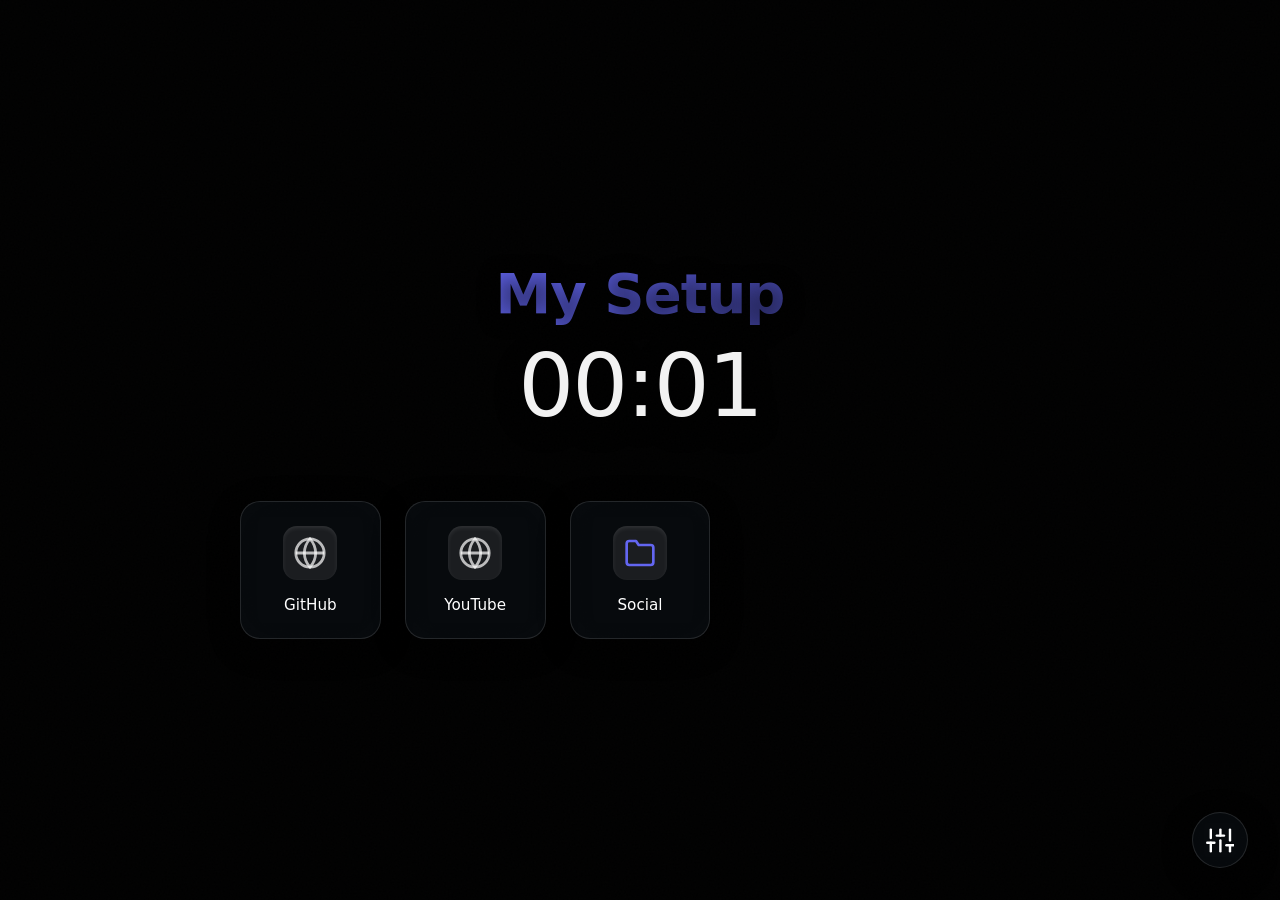
==== app.html @ 3410426b "readme" ====
<!doctype html>
<html lang="en" dir="ltr">
  <head>
    <meta charset="UTF-8" />
    <meta name="viewport" content="width=device-width, initial-scale=1.0" />
    <title>New Tab</title>

    <link rel="stylesheet" href="styles.css" />
    <script src="src/color-thief.js"></script>
  </head>
  <body>
    <svg style="display: none;" xmlns="http://www.w3.org/2000/svg">
      <symbol id="icon-search" viewBox="0 0 24 24"><circle cx="11" cy="11" r="8"></circle><line x1="21" y1="21" x2="16.65" y2="16.65"></line></symbol>
      <symbol id="icon-chevron-left" viewBox="0 0 24 24"><polyline points="15 18 9 12 15 6"></polyline></symbol>
      <symbol id="icon-sliders" viewBox="0 0 24 24"><line x1="4" y1="21" x2="4" y2="14"></line><line x1="4" y1="10" x2="4" y2="3"></line><line x1="12" y1="21" x2="12" y2="12"></line><line x1="12" y1="8" x2="12" y2="3"></line><line x1="20" y1="21" x2="20" y2="16"></line><line x1="20" y1="12" x2="20" y2="3"></line><line x1="1" y1="14" x2="7" y2="14"></line><line x1="9" y1="8" x2="15" y2="8"></line><line x1="17" y1="16" x2="23" y2="16"></line></symbol>
      <symbol id="icon-settings" viewBox="0 0 24 24"><circle cx="12" cy="12" r="3"></circle><path d="M19.4 15a1.65 1.65 0 0 0 .33 1.82l.06.06a2 2 0 0 1 0 2.83 2 2 0 0 1-2.83 0l-.06-.06a1.65 1.65 0 0 0-1.82-.33 1.65 1.65 0 0 0-1 1.51V21a2 2 0 0 1-2 2 2 2 0 0 1-2-2v-.09A1.65 1.65 0 0 0 9 19.4a1.65 1.65 0 0 0-1.82.33l-.06.06a2 2 0 0 1-2.83 0 2 2 0 0 1 0-2.83l.06-.06a1.65 1.65 0 0 0 .33-1.82 1.65 1.65 0 0 0-1.51-1H3a2 2 0 0 1-2-2 2 2 0 0 1 2-2h.09A1.65 1.65 0 0 0 4.6 9a1.65 1.65 0 0 0-.33-1.82l-.06-.06a2 2 0 0 1 0-2.83 2 2 0 0 1 2.83 0l.06.06a1.65 1.65 0 0 0 1.82.33H9a1.65 1.65 0 0 0 1-1.51V3a2 2 0 0 1 2-2 2 2 0 0 1 2 2v.09a1.65 1.65 0 0 0 1 1.51 1.65 1.65 0 0 0 1.82-.33l.06-.06a2 2 0 0 1 2.83 0 2 2 0 0 1 0 2.83l-.06.06a1.65 1.65 0 0 0-.33 1.82V9a1.65 1.65 0 0 0 1.51 1H21a2 2 0 0 1 2 2 2 2 0 0 1-2 2h-.09a1.65 1.65 0 0 0-1.51 1z"></path></symbol>
      <symbol id="icon-palette" viewBox="0 0 24 24"><circle cx="13.5" cy="6.5" r=".5"></circle><circle cx="17.5" cy="10.5" r=".5"></circle><circle cx="8.5" cy="7.5" r=".5"></circle><circle cx="6.5" cy="12.5" r=".5"></circle><path d="M12 2C6.5 2 2 6.5 2 12s4.5 10 10 10c.9 0 1.5-.6 1.5-1.5 0-.4-.1-.7-.3-1-.2-.3-.3-.6-.3-.9 0-.8.7-1.5 1.5-1.5H16c3.3 0 6-2.7 6-6 0-5-4.5-9-10-9z"></path></symbol>
      <symbol id="icon-bookmark" viewBox="0 0 24 24"><path d="M19 21l-7-5-7 5V5a2 2 0 0 1 2-2h10a2 2 0 0 1 2 2z"></path></symbol>
      <symbol id="icon-x" viewBox="0 0 24 24"><line x1="18" y1="6" x2="6" y2="18"></line><line x1="6" y1="6" x2="18" y2="18"></line></symbol>
      <symbol id="icon-shuffle" viewBox="0 0 24 24"><polyline points="16 3 21 3 21 8"></polyline><line x1="4" y1="20" x2="21" y2="3"></line><polyline points="21 16 21 21 16 21"></polyline><line x1="15" y1="15" x2="21" y2="21"></line><line x1="4" y1="4" x2="9" y2="9"></line></symbol>
      <symbol id="icon-link" viewBox="0 0 24 24"><path d="M10 13a5 5 0 0 0 7.54.54l3-3a5 5 0 0 0-7.07-7.07l-1.72 1.71"></path><path d="M14 11a5 5 0 0 0-7.54-.54l-3 3a5 5 0 0 0 7.07 7.07l1.71-1.71"></path></symbol>
      <symbol id="icon-upload" viewBox="0 0 24 24"><path d="M21 15v4a2 2 0 0 1-2 2H5a2 2 0 0 1-2-2v-4"></path><polyline points="17 8 12 3 7 8"></polyline><line x1="12" y1="3" x2="12" y2="15"></line></symbol>
      <symbol id="icon-trash" viewBox="0 0 24 24"><polyline points="3 6 5 6 21 6"></polyline><path d="M19 6v14a2 2 0 0 1-2 2H7a2 2 0 0 1-2-2V6m3 0V4a2 2 0 0 1 2-2h4a2 2 0 0 1 2 2v2"></path></symbol>
      <symbol id="icon-folder" viewBox="0 0 24 24"><path d="M22 19a2 2 0 0 1-2 2H4a2 2 0 0 1-2-2V5a2 2 0 0 1 2-2h5l2 3h9a2 2 0 0 1 2 2z"></path></symbol>
      <symbol id="icon-globe" viewBox="0 0 24 24"><circle cx="12" cy="12" r="10"></circle><line x1="2" y1="12" x2="22" y2="12"></line><path d="M12 2a15.3 15.3 0 0 1 4 10 15.3 15.3 0 0 1-4 10 15.3 15.3 0 0 1-4-10 15.3 15.3 0 0 1 4-10z"></path></symbol>
    </svg>
    <img id="background-img" src="" alt="Background" />
    <div class="overlay"></div>


    <main class="container">
      <header class="header" id="mainHeader">
        <h1 class="greeting gradient-text" id="customTitleDisplay">My Setup</h1>
        
        <div class="rofi-search" id="searchOverlay">
          <svg class="icon rofi-icon"><use href="#icon-search"></use></svg>
          <input type="text" id="searchInput" class="rofi-input" autocomplete="off" spellcheck="false" placeholder="search..." size="15" autofocus />
        </div>

        <div class="clock" id="clock">00:00</div>
      </header>

      <section class="links-section">
        <div class="breadcrumb" id="breadcrumb" style="display: none">
          <button id="backBtn" class="back-btn">
            <svg class="icon"><use href="#icon-chevron-left"></use></svg> <span id="backText">Back</span>
          </button>
          <span class="current-folder-name" id="currentFolderName"></span>
        </div>
        <div class="links-grid" id="linksGrid"></div>
      </section>
    </main>

    <button class="fab" id="openDashboardBtn" title="Settings">
      <svg class="icon"><use href="#icon-sliders"></use></svg>
    </button>

    <div class="modal-overlay" id="dashboardModal">
      <div class="dashboard-window">
        <aside class="dashboard-sidebar">
          <div class="sidebar-header">
            <h2 id="dashTitle">Settings</h2>
          </div>
          <nav class="sidebar-nav">
            <button class="nav-btn active" data-tab="tab-general">
              <svg class="icon"><use href="#icon-settings"></use></svg> <span id="navGeneral">General</span>
            </button>
            <button class="nav-btn" data-tab="tab-appearance">
              <svg class="icon"><use href="#icon-palette"></use></svg>
              <span id="navAppearance">Appearance</span>
            </button>
            <button class="nav-btn" data-tab="tab-bookmarks">
              <svg class="icon"><use href="#icon-bookmark"></use></svg>
              <span id="navBookmarks">Bookmarks</span>
            </button>
          </nav>
        </aside>

        <div class="dashboard-main">
          <header class="main-header">
            <h3 id="currentTabTitle">General</h3>
            <button class="close-btn" id="closeDashboardBtn">
              <svg class="icon"><use href="#icon-x"></use></svg>
            </button>
          </header>

          <div class="dashboard-content">
            <div class="tab-pane active" id="tab-general">
              <div class="form-group">
                <label for="customTitleInput" id="lblCustomTitle">Main Title</label>
                <input
                  type="text"
                  id="customTitleInput"
                  placeholder="e.g. Focus, My Setup"
                />
                <button class="btn primary-btn mt-2" id="saveTitleBtn">
                  Save Title
                </button>
              </div>
              <hr class="divider" />
              <div class="form-group">
                <label for="langSelect" id="lblLanguage">Language</label>
                <select id="langSelect" class="styled-select">
                  <option value="en">English</option>
                  <option value="es">Español</option>
                  <option value="fa">فارسی</option>
                </select>
              </div>
            </div>

            <div class="tab-pane" id="tab-appearance">
              <h4 id="lblBackground">Background</h4>
              
              <div class="form-group">
                <label for="fontSelect" id="lblFont">Font Family</label>
                <select id="fontSelect" class="styled-select">
                  <option value="system-ui, -apple-system, sans-serif">System UI (Default)</option>
                  <option value="Arial, Helvetica, sans-serif">Arial / Helvetica</option>
                  <option value="'Segoe UI', sans-serif">Segoe UI</option>
                  <option value="'Trebuchet MS', sans-serif">Trebuchet MS</option>
                  <option value="monospace">Monospace</option>
                </select>
              </div>

              <div class="wallpaper-options">
                <button class="wall-opt-btn" id="btnWallRandom">
                  <svg class="icon"><use href="#icon-shuffle"></use></svg> Random
                </button>
                <button class="wall-opt-btn" id="btnWallUrlToggle">
                  <svg class="icon"><use href="#icon-link"></use></svg> URL
                </button>
                <label class="wall-opt-btn">
                  <svg class="icon"><use href="#icon-upload"></use></svg> Upload
                  <input
                    type="file"
                    id="wallpaperUpload"
                    accept="image/*"
                    style="display: none"
                  />
                </label>
              </div>

              <div
                class="form-group mt-2"
                id="urlInputContainer"
                style="display: none"
              >
                <input
                  type="url"
                  id="wallpaperUrlInput"
                  placeholder="https://example.com/image.jpg"
                />
                <button class="btn primary-btn mt-2" id="saveWallUrlBtn">
                  Apply URL
                </button>
              </div>

              <div class="blur-control">
                <h4 id="lblBlur">Blur Intensity</h4>
                <div class="blur-slider-container">
                  <input
                    type="range"
                    id="blurSlider"
                    class="blur-slider"
                    min="0"
                    max="30"
                    value="8"
                    step="1"
                  />
                  <span class="blur-value" id="blurValue">8px</span>
                </div>
              </div>

              <hr class="divider" />

              <h4 id="lblThemeColors">Theme Palette</h4>
              <p class="helper-text" id="lblThemeHelper">
                Colors from your background.
              </p>

              <div class="palette-container" id="paletteContainer"></div>
            </div>

            <div class="tab-pane" id="tab-bookmarks">
              <h4 id="lblAddItem">Add Item</h4>
              <div class="type-toggle">
                <label
                  ><input type="radio" name="itemType" value="link" checked />
                  <span id="lblLink">Link</span></label
                >
                <label
                  ><input type="radio" name="itemType" value="folder" />
                  <span id="lblFolder">Folder</span></label
                >
              </div>

              <form id="addLinkForm" class="add-link-form">
                <div class="form-group">
                  <label for="linkTitle" id="lblItemTitle">Title</label>
                  <input
                    type="text"
                    id="linkTitle"
                    placeholder="e.g. GitHub"
                    required
                  />
                </div>
                <div class="form-group" id="urlGroup">
                  <label for="linkUrl">URL</label>
                  <input type="text" id="linkUrl" placeholder="example.com" />
                </div>
                <div class="form-group" id="iconGroup">
                  <label for="linkIcon" id="lblItemIcon">Icon URL (optional)</label>
                  <input
                    type="url"
                    id="linkIcon"
                    placeholder="https://example.com/icon.png"
                  />
                  <small class="helper-text" id="lblIconHelper">Leave blank to auto-fetch.</small>
                </div>
                <div class="form-group">
                  <label for="targetFolder" id="lblTargetFolder">Target Folder</label>
                  <select id="targetFolder" class="styled-select">
                    <option value="main">Main</option>
                  </select>
                </div>
                <button
                  type="submit"
                  class="btn primary-btn w-100"
                  id="btnAddItem"
                >
                  Add Item
                </button>
              </form>

              <hr class="divider" />
              <h4 id="lblYourItems">Your Items</h4>
              <ul class="manage-links-list" id="manageLinksList"></ul>
            </div>
          </div>
        </div>
      </div>
    </div>

    <script src="src/script.js"></script>
  </body>
</html>
---- styles.css ----
:root {
    --accent-color: #6366f1;
    --accent-color-rgb: 99, 102, 241;
    --accent-gradient: linear-gradient(135deg, var(--accent-color), rgba(var(--accent-color-rgb), 0.6));
    --blur-intensity: 8px;
    --surface-color: rgba(15, 20, 28, 0.45);
    --surface-border: rgba(255, 255, 255, 0.12);
    --surface-hover: rgba(255, 255, 255, 0.08);
    --text-primary: #ffffff;
    --text-secondary: #94a3b8;
    --shadow-subtle: 0 8px 32px rgba(0, 0, 0, 0.3);
    --shadow-glow: 0 0 20px rgba(var(--accent-color-rgb), 0.5);
    --transition-smooth: all 0.3s cubic-bezier(0.25, 0.8, 0.25, 1);
}

* {
    margin: 0;
    padding: 0;
    box-sizing: border-box;
}

body {
    font-family: 'Outfit', sans-serif;
    color: var(--text-primary);
    min-height: 100vh;
    display: flex;
    flex-direction: column;
    overflow: hidden;
    position: relative;
    background: #000;
}

[dir="rtl"] body {
    font-family: 'Vazirmatn', 'Outfit', sans-serif;
}

#background-img {
    position: fixed;
    inset: -20px;
    width: calc(100% + 40px);
    height: calc(100% + 40px);
    object-fit: cover;
    z-index: -2;
    transition: opacity 1s ease-in, filter 0.3s ease;
    opacity: 0;
    filter: blur(var(--blur-intensity));
    transform: translateZ(0); /* Hardware acceleration */
}
#background-img.loaded { opacity: 1; }

.overlay {
    position: fixed;
    inset: 0;
    background: linear-gradient(180deg, rgba(0,0,0,0.1) 0%, rgba(0,0,0,0.7) 100%);
    z-index: -1;
}

/* Microscopic mathematical dither to prevent banding without visible dots */
.overlay::after {
    content: '';
    position: absolute;
    inset: 0;
    background: url('data:image/svg+xml,%3Csvg viewBox="0 0 200 200" xmlns="http://www.w3.org/2000/svg"%3E%3Cfilter id="n"%3E%3CfeTurbulence type="fractalNoise" baseFrequency="2.5" numOctaves="3" stitchTiles="stitch"/%3E%3C/filter%3E%3Crect width="100%25" height="100%25" filter="url(%23n)" opacity="0.015"/%3E%3C/svg%3E');
    pointer-events: none;
    z-index: 1;
}

.container {
    flex: 1;
    display: flex;
    flex-direction: column;
    align-items: center;
    justify-content: center;
    padding: 2rem;
    z-index: 1;
    width: 100%;
    max-width: 1200px;
    margin: 0 auto;
}

.header {
    text-align: center;
    margin-bottom: 4rem;
    position: relative;
    display: flex;
    flex-direction: column;
    align-items: center;
}

.greeting {
    font-size: 3.5rem;
    font-weight: 600;
    letter-spacing: -1px;
    margin-bottom: 0.5rem;
    text-shadow: 0 4px 20px rgba(0,0,0,0.6);
    transition: all 0.3s cubic-bezier(0.2, 0.8, 0.2, 1);
}

.header.search-active .greeting {
    opacity: 0;
    transform: translateY(15px) scale(0.95);
    pointer-events: none;
}

.gradient-text {
    background: var(--accent-gradient);
    -webkit-background-clip: text;
    -webkit-text-fill-color: transparent;
    background-clip: text;
}

.clock {
    font-size: 5.5rem;
    font-weight: 300;
    letter-spacing: -2px;
    opacity: 0.95;
    text-shadow: 0 8px 30px rgba(0,0,0,0.5);
}

.links-section {
    width: 100%;
    display: flex;
    flex-direction: column;
    align-items: center;
}

.breadcrumb {
    width: 100%;
    max-width: 800px;
    display: flex;
    align-items: center;
    gap: 1rem;
    margin-bottom: 1.5rem;
    background: var(--surface-color);
    padding: 0.8rem 1.5rem;
    border-radius: 16px;
    border: 1px solid var(--surface-border);
    backdrop-filter: blur(20px);
    -webkit-backdrop-filter: blur(20px);
    box-shadow: var(--shadow-subtle);
}

.back-btn {
    background: none;
    border: none;
    color: var(--text-primary);
    display: flex;
    align-items: center;
    font-family: inherit;
    font-size: 1rem;
    cursor: pointer;
    transition: color 0.2s;
    font-weight: 500;
}

.back-btn:hover { color: var(--accent-color); }
.current-folder-name { font-weight: 600; color: var(--accent-color); }

.links-grid {
    display: grid;
    grid-template-columns: repeat(auto-fill, minmax(130px, 1fr));
    gap: 1.5rem;
    width: 100%;
    max-width: 800px;
}

.link-card {
    background: var(--surface-color);
    border: 1px solid var(--surface-border);
    border-radius: 20px;
    padding: 1.5rem 1rem;
    display: flex;
    flex-direction: column;
    align-items: center;
    justify-content: center;
    text-decoration: none;
    color: var(--text-primary);
    backdrop-filter: blur(24px);
    -webkit-backdrop-filter: blur(24px);
    transition: var(--transition-smooth);
    box-shadow: var(--shadow-subtle);
    position: relative;
    overflow: hidden;
    cursor: pointer;
}

.link-card::before {
    content: '';
    position: absolute;
    inset: 0;
    background: linear-gradient(180deg, rgba(255,255,255,0.15) 0%, rgba(255,255,255,0) 100%);
    opacity: 0;
    transition: var(--transition-smooth);
}

.link-card:hover {
    transform: translateY(-8px) scale(1.02);
    border-color: var(--accent-color);
    box-shadow: var(--shadow-glow);
}
.link-card:hover::before { opacity: 1; }

.link-icon-wrapper {
    width: 54px;
    height: 54px;
    border-radius: 14px;
    background: rgba(255, 255, 255, 0.08);
    display: flex;
    align-items: center;
    justify-content: center;
    margin-bottom: 1rem;
    overflow: hidden;
    padding: 10px;
    font-size: 2.2rem;
    color: var(--accent-color);
    box-shadow: inset 0 2px 4px rgba(255,255,255,0.1);
}

.link-icon {
    width: 100%; height: 100%; object-fit: contain; border-radius: 4px;
}

.link-title {
    font-size: 0.95rem;
    font-weight: 500;
    text-align: center;
    white-space: nowrap;
    overflow: hidden;
    text-overflow: ellipsis;
    width: 100%;
}

.fab {
    position: fixed;
    inset-block-end: 2rem;
    inset-inline-end: 2rem;
    width: 56px;
    height: 56px;
    border-radius: 50%;
    background: var(--surface-color);
    border: 1px solid var(--surface-border);
    color: var(--text-primary);
    font-size: 1.5rem;
    display: flex;
    align-items: center;
    justify-content: center;
    cursor: pointer;
    backdrop-filter: blur(16px);
    -webkit-backdrop-filter: blur(16px);
    transition: var(--transition-smooth);
    box-shadow: var(--shadow-subtle);
    z-index: 10;
}

.fab:hover {
    background: rgba(255, 255, 255, 0.15);
    transform: rotate(90deg) scale(1.05);
    box-shadow: var(--shadow-glow);
    border-color: var(--accent-color);
}

.modal-overlay {
    position: fixed;
    inset: 0;
    background: rgba(0, 0, 0, 0.5);
    backdrop-filter: blur(10px);
    -webkit-backdrop-filter: blur(10px);
    display: flex;
    align-items: center;
    justify-content: center;
    opacity: 0;
    visibility: hidden;
    transition: var(--transition-smooth);
    z-index: 100;
}
.modal-overlay.active { opacity: 1; visibility: visible; }

.dashboard-window {
    width: 90%;
    max-width: 900px;
    height: 80vh;
    max-height: 650px;
    background: rgba(20, 23, 31, 0.75);
    border: 1px solid var(--surface-border);
    border-radius: 24px;
    box-shadow: 0 25px 50px rgba(0,0,0,0.5), inset 0 1px 0 rgba(255,255,255,0.1);
    backdrop-filter: blur(30px);
    -webkit-backdrop-filter: blur(30px);
    display: flex;
    overflow: hidden;
    transform: scale(0.95) translateY(20px);
    transition: all 0.4s cubic-bezier(0.175, 0.885, 0.32, 1.275);
}

.modal-overlay.active .dashboard-window {
    transform: scale(1) translateY(0);
}

.dashboard-sidebar {
    width: 260px;
    background: rgba(0, 0, 0, 0.2);
    border-inline-end: 1px solid var(--surface-border);
    display: flex;
    flex-direction: column;
}

.sidebar-header {
    padding: 2rem 1.5rem 1rem;
}
.sidebar-header h2 {
    font-size: 1.2rem;
    font-weight: 600;
    color: var(--text-secondary);
    text-transform: uppercase;
    letter-spacing: 1px;
}

.sidebar-nav {
    display: flex;
    flex-direction: column;
    padding: 0 1rem;
    gap: 0.5rem;
}

.nav-btn {
    background: transparent;
    border: none;
    color: var(--text-primary);
    padding: 0.8rem 1rem;
    border-radius: 12px;
    display: flex;
    align-items: center;
    gap: 0.8rem;
    font-family: inherit;
    font-size: 1rem;
    font-weight: 500;
    cursor: pointer;
    transition: var(--transition-smooth);
    text-align: start;
}

.nav-btn i { font-size: 1.4rem; color: var(--text-secondary); }

.nav-btn:hover {
    background: var(--surface-hover);
}

.nav-btn.active {
    background: var(--accent-gradient);
    color: white;
    box-shadow: 0 4px 15px rgba(var(--accent-color-rgb), 0.3);
}
.nav-btn.active i { color: white; }

.dashboard-main {
    flex: 1;
    display: flex;
    flex-direction: column;
    background: transparent;
}

.main-header {
    display: flex;
    justify-content: space-between;
    align-items: center;
    padding: 2rem;
    border-bottom: 1px solid rgba(255,255,255,0.05);
}

.main-header h3 {
    font-size: 1.8rem;
    font-weight: 600;
}

.close-btn {
    background: rgba(255,255,255,0.05);
    border: 1px solid var(--surface-border);
    border-radius: 50%;
    width: 36px; height: 36px;
    display: flex; align-items: center; justify-content: center;
    color: var(--text-secondary);
    font-size: 1.5rem;
    cursor: pointer;
    transition: var(--transition-smooth);
}
.close-btn:hover { background: rgba(255,255,255,0.1); color: white; transform: rotate(90deg); }

.dashboard-content {
    padding: 2rem;
    overflow-y: auto;
    flex: 1;
}

.tab-pane {
    display: none;
    animation: fadeIn 0.3s ease;
}
.tab-pane.active { display: block; }

@keyframes fadeIn {
    from { opacity: 0; transform: translateY(10px); }
    to { opacity: 1; transform: translateY(0); }
}

h4 {
    font-size: 1.2rem;
    margin-bottom: 1rem;
    color: var(--text-primary);
    font-weight: 500;
}

.form-group { margin-bottom: 1.5rem; }
.form-group label {
    display: block; margin-bottom: 0.5rem; font-size: 0.9rem; color: var(--text-secondary);
}

.form-group input, .styled-select {
    width: 100%;
    padding: 1rem 1.2rem;
    background: rgba(0, 0, 0, 0.4);
    border: 1px solid var(--surface-border);
    border-radius: 12px;
    color: var(--text-primary);
    font-family: inherit;
    font-size: 1rem;
    transition: var(--transition-smooth);
}

.form-group input:focus, .styled-select:focus {
    outline: none;
    border-color: var(--accent-color);
    box-shadow: 0 0 0 3px rgba(var(--accent-color-rgb), 0.2);
    background: rgba(0,0,0,0.6);
}

.styled-select option { background: #1a1a2e; color: #fff; }
.helper-text { display: block; margin-top: 0.5rem; font-size: 0.8rem; color: var(--text-secondary); }

.btn {
    padding: 1rem 1.5rem; border: none; border-radius: 12px; font-family: inherit; font-size: 1rem; font-weight: 600; cursor: pointer; transition: var(--transition-smooth);
}
.primary-btn { background: var(--accent-gradient); color: white; }
.primary-btn:hover { opacity: 0.9; box-shadow: 0 6px 20px rgba(var(--accent-color-rgb), 0.4); transform: translateY(-2px); }

.mt-2 { margin-top: 1rem; }
.w-100 { width: 100%; }
.divider { border: none; height: 1px; background: rgba(255,255,255,0.08); margin: 2rem 0; }

.wallpaper-options {
    display: flex; gap: 1rem; margin-bottom: 1rem;
}
.wall-opt-btn {
    flex: 1;
    padding: 1rem;
    background: rgba(255,255,255,0.05);
    border: 1px solid var(--surface-border);
    border-radius: 12px;
    color: white;
    font-family: inherit; font-weight: 500; font-size: 1rem;
    cursor: pointer;
    display: flex; flex-direction: column; align-items: center; gap: 0.5rem;
    transition: var(--transition-smooth);
}
.wall-opt-btn i { font-size: 1.5rem; color: var(--text-secondary); }
.wall-opt-btn:hover { background: rgba(255,255,255,0.1); border-color: var(--text-secondary); }

.blur-control {
    margin-top: 1.5rem;
}

.blur-slider-container {
    display: flex;
    align-items: center;
    gap: 1rem;
}

.blur-slider {
    flex: 1;
    -webkit-appearance: none;
    appearance: none;
    height: 6px;
    border-radius: 3px;
    background: rgba(255, 255, 255, 0.15);
    outline: none;
    transition: background 0.2s;
}

.blur-slider::-webkit-slider-thumb {
    -webkit-appearance: none;
    appearance: none;
    width: 20px;
    height: 20px;
    border-radius: 50%;
    background: var(--accent-color);
    cursor: pointer;
    box-shadow: 0 2px 8px rgba(0, 0, 0, 0.4);
    transition: transform 0.2s, box-shadow 0.2s;
}

.blur-slider::-webkit-slider-thumb:hover {
    transform: scale(1.2);
    box-shadow: 0 0 12px rgba(var(--accent-color-rgb), 0.6);
}

.blur-slider::-moz-range-thumb {
    width: 20px;
    height: 20px;
    border-radius: 50%;
    background: var(--accent-color);
    cursor: pointer;
    border: none;
    box-shadow: 0 2px 8px rgba(0, 0, 0, 0.4);
}

.palette-container {
    display: flex;
    gap: 1rem;
    flex-wrap: wrap;
    margin-top: 1rem;
}

.color-swatch {
    width: 50px;
    height: 50px;
    border-radius: 50%;
    cursor: pointer;
    border: 2px solid transparent;
    transition: var(--transition-smooth);
    box-shadow: 0 4px 10px rgba(0,0,0,0.3);
}

.color-swatch:hover { transform: scale(1.1); }
.color-swatch.active { border-color: white; transform: scale(1.1); box-shadow: 0 0 15px rgba(255,255,255,0.5); }

.type-toggle { display: flex; gap: 1.5rem; margin-bottom: 1.5rem; }
.type-toggle label { display: flex; align-items: center; gap: 0.5rem; cursor: pointer; font-weight: 500; }
.type-toggle input { width: 18px; height: 18px; accent-color: var(--accent-color); }

.manage-links-list { list-style: none; }
.manage-link-item {
    display: flex; align-items: center; justify-content: space-between;
    padding: 1rem; background: rgba(255, 255, 255, 0.03); border: 1px solid var(--surface-border);
    border-radius: 12px; margin-bottom: 0.8rem;
}
.manage-link-info { display: flex; align-items: center; gap: 1rem; overflow: hidden; }
.manage-link-icon {
    width: 32px; height: 32px; border-radius: 8px; color: var(--accent-color); display: flex; align-items: center; justify-content: center; font-size: 1.5rem; background: rgba(0,0,0,0.2);
}
.manage-link-icon img { width: 100%; height: 100%; object-fit: contain; border-radius: 4px; }
.manage-link-title { font-size: 1rem; font-weight: 500; white-space: nowrap; overflow: hidden; text-overflow: ellipsis; }

.delete-link-btn {
    background: none; border: none; color: #ef4444; cursor: pointer; font-size: 1.5rem;
    padding: 6px; border-radius: 8px; transition: background 0.2s;
}
.delete-link-btn:hover { background: rgba(239, 68, 68, 0.15); }

::-webkit-scrollbar { width: 8px; }
::-webkit-scrollbar-track { background: transparent; }
::-webkit-scrollbar-thumb { background: rgba(255, 255, 255, 0.2); border-radius: 4px; }
::-webkit-scrollbar-thumb:hover { background: rgba(255, 255, 255, 0.3); }

/* SVG Icons */
.icon {
    width: 1.2em;
    height: 1.2em;
    stroke: currentColor;
    stroke-width: 2;
    fill: none;
    stroke-linecap: round;
    stroke-linejoin: round;
    display: inline-block;
    vertical-align: middle;
}

/* Rofi Style Search */
.rofi-search {
    position: absolute;
    top: 5px;
    left: 50%;
    transform: translateX(-50%) translateY(-15px) scale(0.95);
    width: auto;
    min-width: 280px;
    max-width: 600px;
    background: rgba(15, 20, 28, 0.65);
    backdrop-filter: blur(24px);
    -webkit-backdrop-filter: blur(24px);
    border: 1px solid rgba(255, 255, 255, 0.12);
    border-radius: 16px;
    padding: 0.8rem 1.2rem;
    display: flex;
    align-items: center;
    box-shadow: 0 20px 40px rgba(0,0,0,0.4), inset 0 1px 0 rgba(255,255,255,0.05);
    opacity: 0;
    visibility: hidden;
    transition: all 0.25s cubic-bezier(0.2, 0.8, 0.2, 1);
    z-index: 50;
}

.rofi-search.active {
    opacity: 1;
    visibility: visible;
    transform: translateX(-50%) translateY(0) scale(1);
    border-color: var(--accent-color);
    box-shadow: 0 15px 35px rgba(var(--accent-color-rgb), 0.25), inset 0 1px 0 rgba(255,255,255,0.05);
}

.rofi-icon {
    width: 24px;
    height: 24px;
    stroke: var(--accent-color);
    margin-right: 0.8rem;
}

[dir="rtl"] .rofi-icon {
    margin-right: 0;
    margin-left: 0.8rem;
}

.rofi-input {
    flex: 1 1 auto;
    width: auto;
    min-width: 0;
    max-width: 100%;
    background: transparent;
    border: none;
    outline: none;
    font-size: 1.4rem;
    font-weight: 400;
    color: var(--text-primary);
    font-family: inherit;
    caret-color: var(--accent-color);
    field-sizing: content;
}

.rofi-input::placeholder {
    color: rgba(255,255,255,0.3);
    font-weight: 300;
}
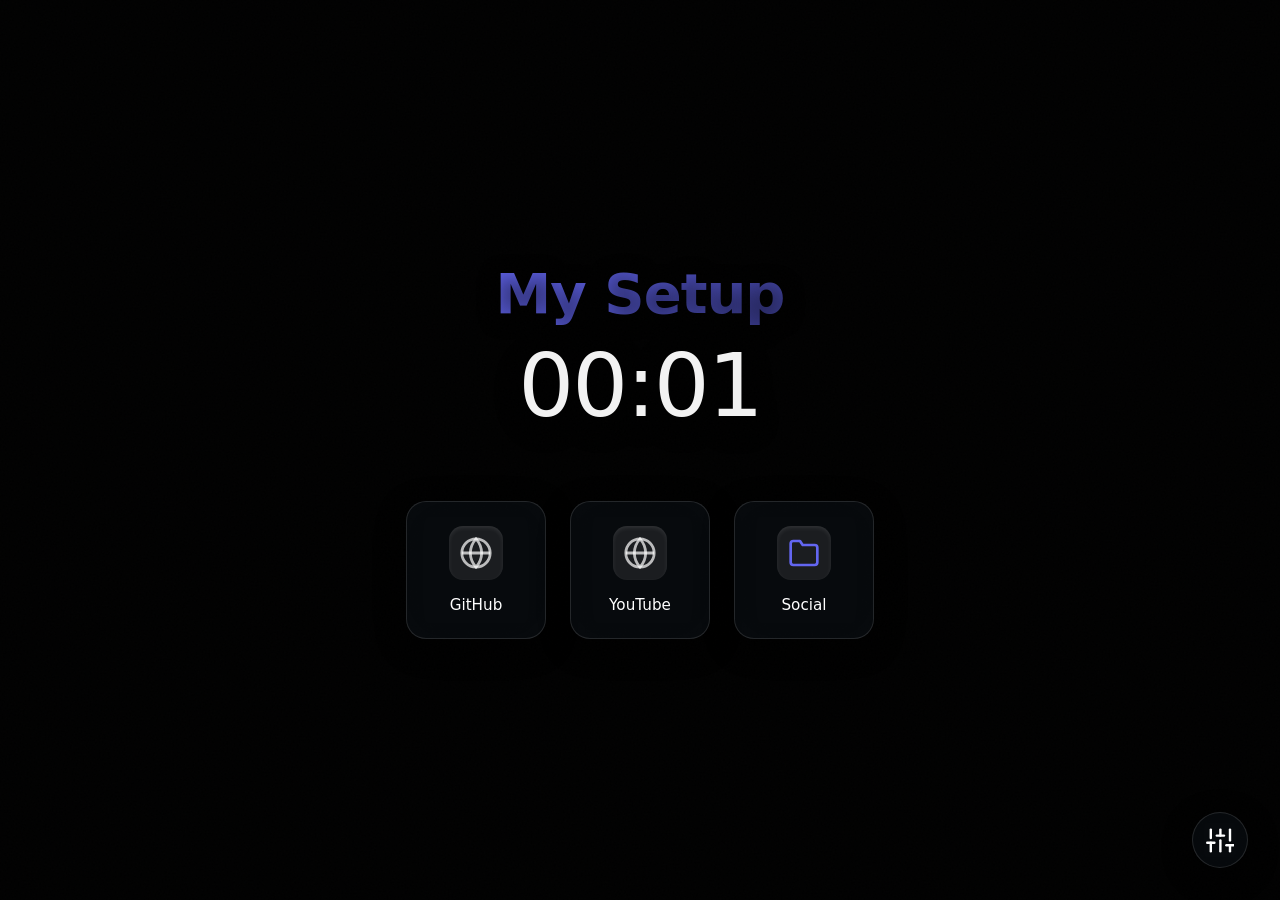
==== commit e7114185: "edit mode, center items, move items" ====
--- a/app.html
+++ b/app.html
@@ -12,6 +12,7 @@
     <svg style="display: none;" xmlns="http://www.w3.org/2000/svg">
       <symbol id="icon-search" viewBox="0 0 24 24"><circle cx="11" cy="11" r="8"></circle><line x1="21" y1="21" x2="16.65" y2="16.65"></line></symbol>
       <symbol id="icon-chevron-left" viewBox="0 0 24 24"><polyline points="15 18 9 12 15 6"></polyline></symbol>
+      <symbol id="icon-edit" viewBox="0 0 24 24"><path d="M12 20h9"></path><path d="M16.5 3.5a2.121 2.121 0 0 1 3 3L7 19l-4 1 1-4L16.5 3.5z"></path></symbol>
       <symbol id="icon-sliders" viewBox="0 0 24 24"><line x1="4" y1="21" x2="4" y2="14"></line><line x1="4" y1="10" x2="4" y2="3"></line><line x1="12" y1="21" x2="12" y2="12"></line><line x1="12" y1="8" x2="12" y2="3"></line><line x1="20" y1="21" x2="20" y2="16"></line><line x1="20" y1="12" x2="20" y2="3"></line><line x1="1" y1="14" x2="7" y2="14"></line><line x1="9" y1="8" x2="15" y2="8"></line><line x1="17" y1="16" x2="23" y2="16"></line></symbol>
       <symbol id="icon-settings" viewBox="0 0 24 24"><circle cx="12" cy="12" r="3"></circle><path d="M19.4 15a1.65 1.65 0 0 0 .33 1.82l.06.06a2 2 0 0 1 0 2.83 2 2 0 0 1-2.83 0l-.06-.06a1.65 1.65 0 0 0-1.82-.33 1.65 1.65 0 0 0-1 1.51V21a2 2 0 0 1-2 2 2 2 0 0 1-2-2v-.09A1.65 1.65 0 0 0 9 19.4a1.65 1.65 0 0 0-1.82.33l-.06.06a2 2 0 0 1-2.83 0 2 2 0 0 1 0-2.83l.06-.06a1.65 1.65 0 0 0 .33-1.82 1.65 1.65 0 0 0-1.51-1H3a2 2 0 0 1-2-2 2 2 0 0 1 2-2h.09A1.65 1.65 0 0 0 4.6 9a1.65 1.65 0 0 0-.33-1.82l-.06-.06a2 2 0 0 1 0-2.83 2 2 0 0 1 2.83 0l.06.06a1.65 1.65 0 0 0 1.82.33H9a1.65 1.65 0 0 0 1-1.51V3a2 2 0 0 1 2-2 2 2 0 0 1 2 2v.09a1.65 1.65 0 0 0 1 1.51 1.65 1.65 0 0 0 1.82-.33l.06-.06a2 2 0 0 1 2.83 0 2 2 0 0 1 0 2.83l-.06.06a1.65 1.65 0 0 0-.33 1.82V9a1.65 1.65 0 0 0 1.51 1H21a2 2 0 0 1 2 2 2 2 0 0 1-2 2h-.09a1.65 1.65 0 0 0-1.51 1z"></path></symbol>
       <symbol id="icon-palette" viewBox="0 0 24 24"><circle cx="13.5" cy="6.5" r=".5"></circle><circle cx="17.5" cy="10.5" r=".5"></circle><circle cx="8.5" cy="7.5" r=".5"></circle><circle cx="6.5" cy="12.5" r=".5"></circle><path d="M12 2C6.5 2 2 6.5 2 12s4.5 10 10 10c.9 0 1.5-.6 1.5-1.5 0-.4-.1-.7-.3-1-.2-.3-.3-.6-.3-.9 0-.8.7-1.5 1.5-1.5H16c3.3 0 6-2.7 6-6 0-5-4.5-9-10-9z"></path></symbol>
--- a/styles.css
+++ b/styles.css
@@ -157,14 +157,16 @@
 .current-folder-name { font-weight: 600; color: var(--accent-color); }
 
 .links-grid {
-    display: grid;
-    grid-template-columns: repeat(auto-fill, minmax(130px, 1fr));
+    display: flex;
+    flex-wrap: wrap;
+    justify-content: center;
     gap: 1.5rem;
     width: 100%;
     max-width: 800px;
 }
 
 .link-card {
+    width: 140px;
     background: var(--surface-color);
     border: 1px solid var(--surface-border);
     border-radius: 20px;
@@ -320,6 +322,50 @@
     flex-direction: column;
     padding: 0 1rem;
     gap: 0.5rem;
+}
+
+.manage-item-actions {
+    display: flex;
+    gap: 0.5rem;
+}
+
+.edit-btn,
+.delete-btn {
+    background: transparent;
+    border: none;
+    color: var(--text-secondary);
+    cursor: pointer;
+    padding: 5px;
+    border-radius: 6px;
+    transition: var(--transition-smooth);
+    display: flex;
+    align-items: center;
+    justify-content: center;
+}
+
+.edit-btn:hover {
+    color: var(--accent-color);
+    background: rgba(255,255,255,0.05);
+}
+
+.delete-btn:hover {
+    color: #ff4d4f;
+    background: rgba(255, 77, 79, 0.1);
+}
+
+/* Drag and Drop classes */
+.manage-link-item[draggable="true"] {
+    cursor: grab;
+}
+.manage-link-item[draggable="true"]:active {
+    cursor: grabbing;
+}
+.manage-link-item.dragging {
+    opacity: 0.4;
+    background: rgba(255,255,255,0.02);
+}
+.manage-link-item.drag-over {
+    border-top: 2px solid var(--accent-color);
 }
 
 .nav-btn {
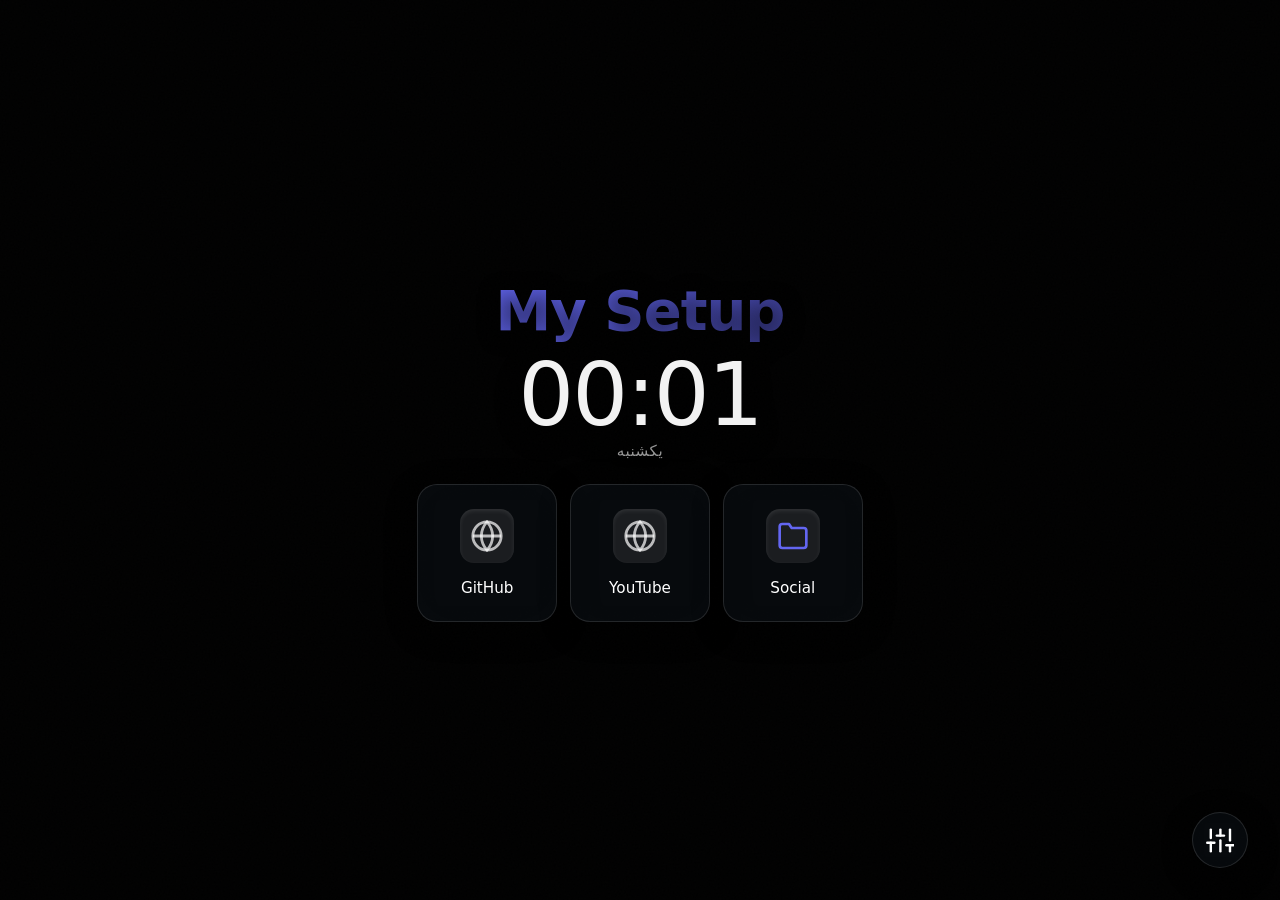
==== commit 4e2343dd: "fix j-cal, fix search bar, export & import" ====
--- a/app.html
+++ b/app.html
@@ -21,6 +21,7 @@
       <symbol id="icon-shuffle" viewBox="0 0 24 24"><polyline points="16 3 21 3 21 8"></polyline><line x1="4" y1="20" x2="21" y2="3"></line><polyline points="21 16 21 21 16 21"></polyline><line x1="15" y1="15" x2="21" y2="21"></line><line x1="4" y1="4" x2="9" y2="9"></line></symbol>
       <symbol id="icon-link" viewBox="0 0 24 24"><path d="M10 13a5 5 0 0 0 7.54.54l3-3a5 5 0 0 0-7.07-7.07l-1.72 1.71"></path><path d="M14 11a5 5 0 0 0-7.54-.54l-3 3a5 5 0 0 0 7.07 7.07l1.71-1.71"></path></symbol>
       <symbol id="icon-upload" viewBox="0 0 24 24"><path d="M21 15v4a2 2 0 0 1-2 2H5a2 2 0 0 1-2-2v-4"></path><polyline points="17 8 12 3 7 8"></polyline><line x1="12" y1="3" x2="12" y2="15"></line></symbol>
+      <symbol id="icon-download" viewBox="0 0 24 24"><path d="M21 15v4a2 2 0 0 1-2 2H5a2 2 0 0 1-2-2v-4"></path><polyline points="7 10 12 15 17 10"></polyline><line x1="12" y1="15" x2="12" y2="3"></line></symbol>
       <symbol id="icon-trash" viewBox="0 0 24 24"><polyline points="3 6 5 6 21 6"></polyline><path d="M19 6v14a2 2 0 0 1-2 2H7a2 2 0 0 1-2-2V6m3 0V4a2 2 0 0 1 2-2h4a2 2 0 0 1 2 2v2"></path></symbol>
       <symbol id="icon-folder" viewBox="0 0 24 24"><path d="M22 19a2 2 0 0 1-2 2H4a2 2 0 0 1-2-2V5a2 2 0 0 1 2-2h5l2 3h9a2 2 0 0 1 2 2z"></path></symbol>
       <symbol id="icon-globe" viewBox="0 0 24 24"><circle cx="12" cy="12" r="10"></circle><line x1="2" y1="12" x2="22" y2="12"></line><path d="M12 2a15.3 15.3 0 0 1 4 10 15.3 15.3 0 0 1-4 10 15.3 15.3 0 0 1-4-10 15.3 15.3 0 0 1 4-10z"></path></symbol>
@@ -38,7 +39,10 @@
           <input type="text" id="searchInput" class="rofi-input" autocomplete="off" spellcheck="false" placeholder="search..." size="15" autofocus />
         </div>
 
-        <div class="clock" id="clock">00:00</div>
+        <div class="clock-container">
+          <div class="clock" id="clock">00:00</div>
+          <div class="date-display" id="dateDisplay"></div>
+        </div>
       </header>
 
       <section class="links-section">
@@ -107,6 +111,20 @@
                   <option value="fa">فارسی</option>
                 </select>
               </div>
+              <hr class="divider" />
+              <div class="form-group">
+                <h4 id="lblBackup" style="margin-bottom:0.5rem;font-size:1rem;">Backup & Restore</h4>
+                <p class="helper-text" style="margin-top:0;margin-bottom:1rem;">Export or import your entire setup (wallpaper, colors, bookmarks).</p>
+                <div style="display: flex; gap: 1rem;">
+                  <button class="btn" id="btnExportBackup" style="flex: 1; background: rgba(255,255,255,0.1); color: white;">
+                    <svg class="icon"><use href="#icon-download"></use></svg> Export
+                  </button>
+                  <label class="btn primary-btn" style="flex: 1; text-align: center; cursor: pointer; display: flex; justify-content: center; align-items: center; gap: 0.5rem;">
+                    <svg class="icon"><use href="#icon-upload"></use></svg> Import
+                    <input type="file" id="btnImportBackup" accept=".json" style="display: none" />
+                  </label>
+                </div>
+              </div>
             </div>
 
             <div class="tab-pane" id="tab-appearance">
@@ -115,11 +133,18 @@
               <div class="form-group">
                 <label for="fontSelect" id="lblFont">Font Family</label>
                 <select id="fontSelect" class="styled-select">
-                  <option value="system-ui, -apple-system, sans-serif">System UI (Default)</option>
-                  <option value="Arial, Helvetica, sans-serif">Arial / Helvetica</option>
+                  <option value="system-ui, -apple-system, sans-serif">System Default</option>
+                  <option value="Arial, Helvetica, sans-serif">Arial</option>
                   <option value="'Segoe UI', sans-serif">Segoe UI</option>
-                  <option value="'Trebuchet MS', sans-serif">Trebuchet MS</option>
-                  <option value="monospace">Monospace</option>
+                  <option value="Tahoma, sans-serif">Tahoma</option>
+                  <option value="Calibri, sans-serif">Calibri</option>
+                  <option value="'Times New Roman', Times, serif">Times New Roman</option>
+                  <option value="Georgia, serif">Georgia</option>
+                  <option value="Verdana, sans-serif">Verdana</option>
+                  <option value="'Courier New', Courier, monospace">Courier New</option>
+                  <option value="Consolas, monospace">Consolas</option>
+                  <option value="'Comic Sans MS', cursive">Comic Sans MS</option>
+                  <option value="'Vazirmatn', Tahoma, sans-serif">Vazirmatn (فارسی)</option>
                 </select>
               </div>
 
--- a/styles.css
+++ b/styles.css
@@ -80,7 +80,7 @@
 
 .header {
     text-align: center;
-    margin-bottom: 4rem;
+    margin-bottom: 1.5rem;
     position: relative;
     display: flex;
     flex-direction: column;
@@ -109,12 +109,36 @@
     background-clip: text;
 }
 
+.clock-container {
+    display: flex;
+    flex-direction: column;
+    align-items: center;
+    gap: 0.15rem;
+    margin-bottom: 0;
+}
+
 .clock {
     font-size: 5.5rem;
     font-weight: 300;
     letter-spacing: -2px;
     opacity: 0.95;
     text-shadow: 0 8px 30px rgba(0,0,0,0.5);
+    line-height: 1;
+}
+
+.date-display {
+    font-family: system-ui, -apple-system, 'Segoe UI', sans-serif;
+    font-size: 0.95rem;
+    font-weight: 400;
+    color: rgba(255, 255, 255, 0.6);
+    text-shadow: 0 2px 10px rgba(0,0,0,0.4);
+    letter-spacing: 0.5px;
+    cursor: pointer;
+    user-select: none;
+}
+
+.date-display:hover {
+    color: rgba(255, 255, 255, 0.85);
 }
 
 .links-section {
@@ -160,7 +184,7 @@
     display: flex;
     flex-wrap: wrap;
     justify-content: center;
-    gap: 1.5rem;
+    gap: 0.8rem;
     width: 100%;
     max-width: 800px;
 }
@@ -624,7 +648,7 @@
     position: absolute;
     top: 5px;
     left: 50%;
-    transform: translateX(-50%) translateY(-15px) scale(0.95);
+    transform: translateX(-50%);
     width: auto;
     min-width: 280px;
     max-width: 600px;
@@ -634,19 +658,14 @@
     border: 1px solid rgba(255, 255, 255, 0.12);
     border-radius: 16px;
     padding: 0.8rem 1.2rem;
-    display: flex;
+    display: none;
     align-items: center;
     box-shadow: 0 20px 40px rgba(0,0,0,0.4), inset 0 1px 0 rgba(255,255,255,0.05);
-    opacity: 0;
-    visibility: hidden;
-    transition: all 0.25s cubic-bezier(0.2, 0.8, 0.2, 1);
     z-index: 50;
 }
 
 .rofi-search.active {
-    opacity: 1;
-    visibility: visible;
-    transform: translateX(-50%) translateY(0) scale(1);
+    display: flex;
     border-color: var(--accent-color);
     box-shadow: 0 15px 35px rgba(var(--accent-color-rgb), 0.25), inset 0 1px 0 rgba(255,255,255,0.05);
 }
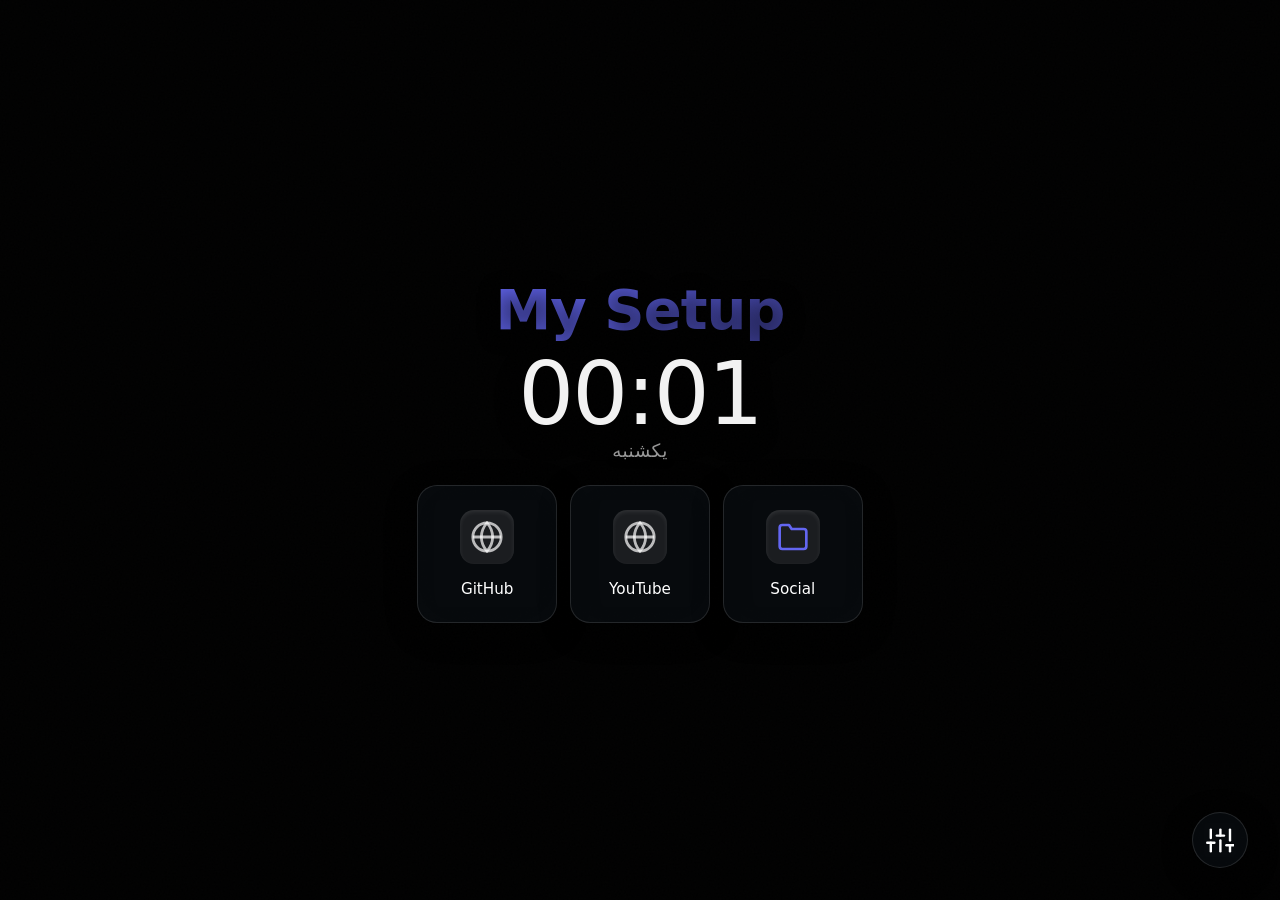
==== commit 97f7619b: "search suggestion, sync j-cal fonts" ====
--- a/app.html
+++ b/app.html
@@ -35,8 +35,11 @@
         <h1 class="greeting gradient-text" id="customTitleDisplay">My Setup</h1>
         
         <div class="rofi-search" id="searchOverlay">
-          <svg class="icon rofi-icon"><use href="#icon-search"></use></svg>
-          <input type="text" id="searchInput" class="rofi-input" autocomplete="off" spellcheck="false" placeholder="search..." size="15" autofocus />
+          <div class="rofi-search-bar">
+            <svg class="icon rofi-icon"><use href="#icon-search"></use></svg>
+            <input type="text" id="searchInput" class="rofi-input" autocomplete="off" spellcheck="false" placeholder="search..." autofocus />
+          </div>
+          <ul class="rofi-suggestions" id="suggestions"></ul>
         </div>
 
         <div class="clock-container">
--- a/styles.css
+++ b/styles.css
@@ -127,8 +127,8 @@
 }
 
 .date-display {
-    font-family: system-ui, -apple-system, 'Segoe UI', sans-serif;
-    font-size: 0.95rem;
+    font-family: inherit;
+    font-size: 1.15rem;
     font-weight: 400;
     color: rgba(255, 255, 255, 0.6);
     text-shadow: 0 2px 10px rgba(0,0,0,0.4);
@@ -649,17 +649,17 @@
     top: 5px;
     left: 50%;
     transform: translateX(-50%);
-    width: auto;
-    min-width: 280px;
-    max-width: 600px;
-    background: rgba(15, 20, 28, 0.65);
+    width: 480px;
+    max-width: 90vw;
+    background: rgba(15, 20, 28, 0.75);
     backdrop-filter: blur(24px);
     -webkit-backdrop-filter: blur(24px);
     border: 1px solid rgba(255, 255, 255, 0.12);
     border-radius: 16px;
-    padding: 0.8rem 1.2rem;
+    padding: 0;
     display: none;
-    align-items: center;
+    flex-direction: column;
+    overflow: hidden;
     box-shadow: 0 20px 40px rgba(0,0,0,0.4), inset 0 1px 0 rgba(255,255,255,0.05);
     z-index: 50;
 }
@@ -668,6 +668,12 @@
     display: flex;
     border-color: var(--accent-color);
     box-shadow: 0 15px 35px rgba(var(--accent-color-rgb), 0.25), inset 0 1px 0 rgba(255,255,255,0.05);
+}
+
+.rofi-search-bar {
+    display: flex;
+    align-items: center;
+    padding: 0.8rem 1.2rem;
 }
 
 .rofi-icon {
@@ -675,6 +681,7 @@
     height: 24px;
     stroke: var(--accent-color);
     margin-right: 0.8rem;
+    flex-shrink: 0;
 }
 
 [dir="rtl"] .rofi-icon {
@@ -683,22 +690,63 @@
 }
 
 .rofi-input {
-    flex: 1 1 auto;
-    width: auto;
-    min-width: 0;
-    max-width: 100%;
+    flex: 1;
     background: transparent;
     border: none;
     outline: none;
-    font-size: 1.4rem;
+    font-size: 1.3rem;
     font-weight: 400;
     color: var(--text-primary);
     font-family: inherit;
     caret-color: var(--accent-color);
-    field-sizing: content;
+    min-width: 0;
 }
 
 .rofi-input::placeholder {
     color: rgba(255,255,255,0.3);
     font-weight: 300;
 }
+
+.rofi-suggestions {
+    list-style: none;
+    margin: 0;
+    padding: 0;
+    max-height: 320px;
+    overflow-y: auto;
+}
+
+.rofi-suggestions:empty {
+    display: none;
+}
+
+.rofi-suggestions li {
+    display: flex;
+    align-items: center;
+    gap: 0.8rem;
+    padding: 0.65rem 1.2rem;
+    cursor: pointer;
+    color: rgba(255, 255, 255, 0.75);
+    font-size: 0.95rem;
+    border-top: 1px solid rgba(255, 255, 255, 0.06);
+}
+
+.rofi-suggestions li:hover {
+    background: rgba(255, 255, 255, 0.06);
+    color: white;
+}
+
+.rofi-suggestions li.active {
+    background: rgba(var(--accent-color-rgb), 0.15);
+    color: white;
+}
+
+.rofi-suggestions li svg {
+    width: 16px;
+    height: 16px;
+    stroke: rgba(255, 255, 255, 0.35);
+    flex-shrink: 0;
+}
+
+.rofi-suggestions li.active svg {
+    stroke: var(--accent-color);
+}
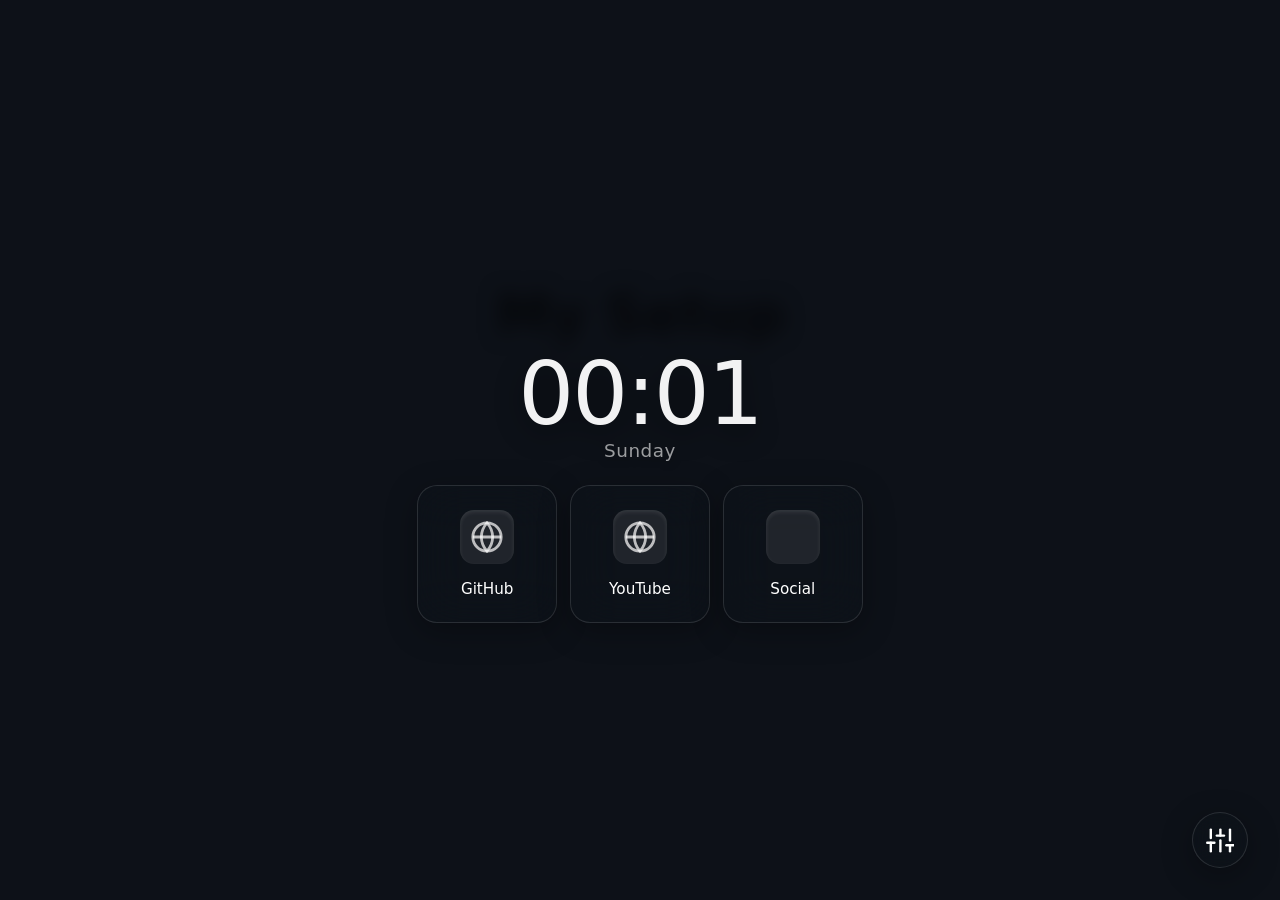
==== commit edf5e032: "fix j-cal layout, replace : random wallpaper --> solid color" ====
--- a/app.html
+++ b/app.html
@@ -27,7 +27,7 @@
       <symbol id="icon-globe" viewBox="0 0 24 24"><circle cx="12" cy="12" r="10"></circle><line x1="2" y1="12" x2="22" y2="12"></line><path d="M12 2a15.3 15.3 0 0 1 4 10 15.3 15.3 0 0 1-4 10 15.3 15.3 0 0 1-4-10 15.3 15.3 0 0 1 4-10z"></path></symbol>
     </svg>
     <img id="background-img" src="" alt="Background" />
-    <div class="overlay"></div>
+    <div class="overlay" id="bgOverlay"></div>
 
 
     <main class="container">
@@ -152,8 +152,8 @@
               </div>
 
               <div class="wallpaper-options">
-                <button class="wall-opt-btn" id="btnWallRandom">
-                  <svg class="icon"><use href="#icon-shuffle"></use></svg> Random
+                <button class="wall-opt-btn" id="btnWallColorToggle">
+                  <svg class="icon"><use href="#icon-palette"></use></svg> Solid Color
                 </button>
                 <button class="wall-opt-btn" id="btnWallUrlToggle">
                   <svg class="icon"><use href="#icon-link"></use></svg> URL
@@ -167,6 +167,21 @@
                     style="display: none"
                   />
                 </label>
+              </div>
+
+              <div
+                class="form-group mt-2 glass-panel"
+                id="colorInputContainer"
+                style="display: none"
+              >
+                <label id="lblSolidColor">Choose a color or enter HEX</label>
+                <div class="color-picker-wrapper">
+                  <input type="color" id="solidColorPicker" value="#0f141c" />
+                  <input type="text" id="solidColorHex" value="#0f141c" placeholder="#HEX" maxlength="7" />
+                </div>
+                <button class="btn primary-btn mt-2" id="saveWallColorBtn">
+                  Apply Color
+                </button>
               </div>
 
               <div
--- a/styles.css
+++ b/styles.css
@@ -65,6 +65,14 @@
     z-index: 1;
 }
 
+body.solid-mode .overlay {
+    background: rgba(0, 0, 0, 0.15); /* Flat subtle darkening, no gradient banding */
+}
+
+body.solid-mode .overlay::after {
+    display: none; /* Remove noise effect on solid colors to prevent striped patterns */
+}
+
 .container {
     flex: 1;
     display: flex;
@@ -580,6 +588,49 @@
     cursor: pointer;
     border: none;
     box-shadow: 0 2px 8px rgba(0, 0, 0, 0.4);
+}
+
+.glass-panel {
+    background: rgba(255, 255, 255, 0.03);
+    border: 1px solid rgba(255, 255, 255, 0.08);
+    backdrop-filter: blur(12px);
+    -webkit-backdrop-filter: blur(12px);
+    border-radius: 12px;
+    padding: 1rem;
+    box-shadow: inset 0 1px 0 rgba(255,255,255,0.05);
+}
+
+.color-picker-wrapper {
+    display: flex;
+    gap: 0.8rem;
+    align-items: center;
+    margin-top: 0.8rem;
+}
+
+.color-picker-wrapper input[type="color"] {
+    -webkit-appearance: none;
+    border: none;
+    width: 44px;
+    height: 44px;
+    border-radius: 50%;
+    cursor: pointer;
+    background: transparent;
+    padding: 0;
+}
+
+.color-picker-wrapper input[type="color"]::-webkit-color-swatch-wrapper {
+    padding: 0;
+}
+
+.color-picker-wrapper input[type="color"]::-webkit-color-swatch {
+    border: 2px solid rgba(255, 255, 255, 0.2);
+    border-radius: 50%;
+    box-shadow: 0 4px 10px rgba(0,0,0,0.3);
+}
+
+.color-picker-wrapper input[type="text"] {
+    flex: 1;
+    text-transform: uppercase;
 }
 
 .palette-container {
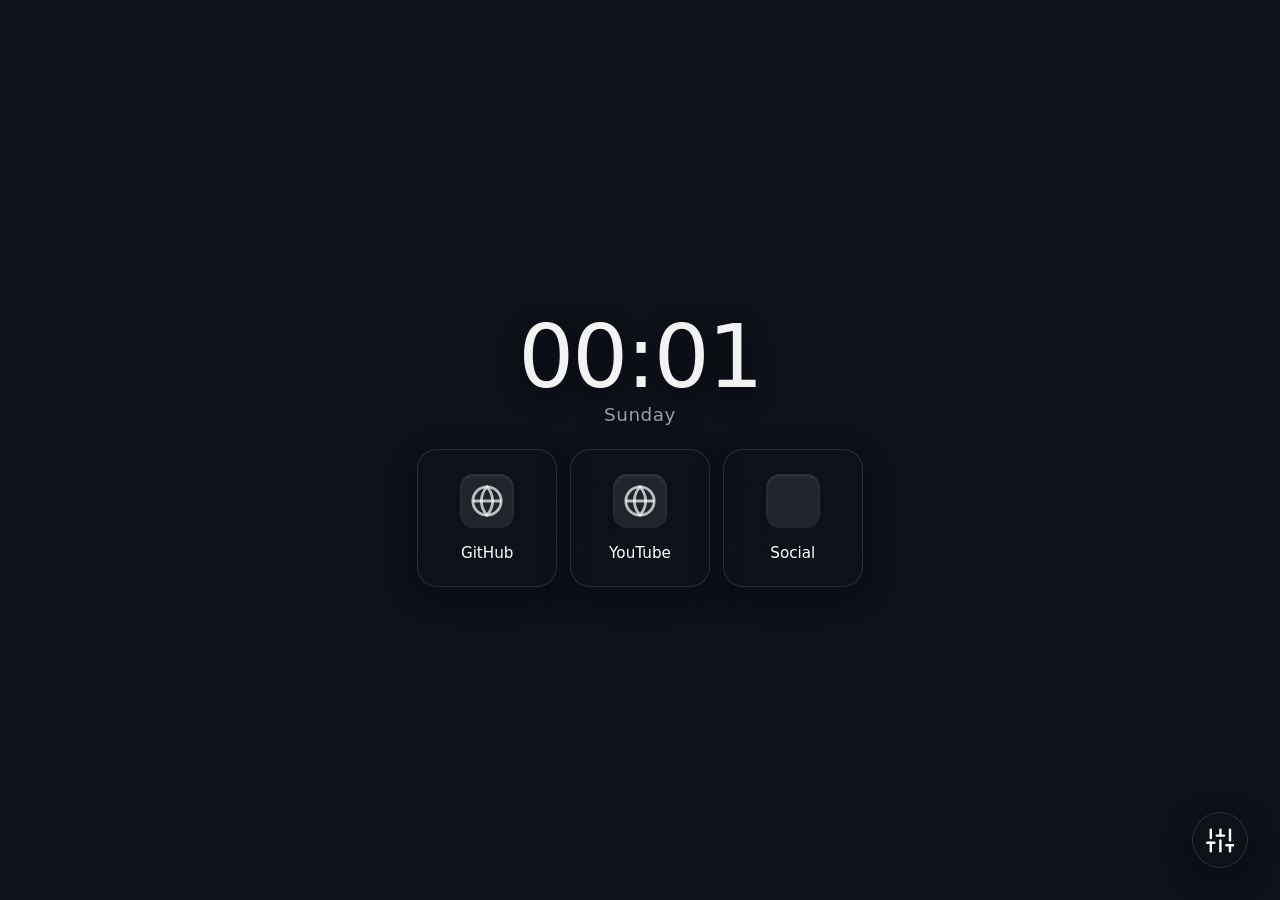
==== commit b2df0a6f: "remove main title" ====
--- a/app.html
+++ b/app.html
@@ -32,8 +32,7 @@
 
     <main class="container">
       <header class="header" id="mainHeader">
-        <h1 class="greeting gradient-text" id="customTitleDisplay">My Setup</h1>
-        
+
         <div class="rofi-search" id="searchOverlay">
           <div class="rofi-search-bar">
             <svg class="icon rofi-icon"><use href="#icon-search"></use></svg>
@@ -94,18 +93,6 @@
 
           <div class="dashboard-content">
             <div class="tab-pane active" id="tab-general">
-              <div class="form-group">
-                <label for="customTitleInput" id="lblCustomTitle">Main Title</label>
-                <input
-                  type="text"
-                  id="customTitleInput"
-                  placeholder="e.g. Focus, My Setup"
-                />
-                <button class="btn primary-btn mt-2" id="saveTitleBtn">
-                  Save Title
-                </button>
-              </div>
-              <hr class="divider" />
               <div class="form-group">
                 <label for="langSelect" id="lblLanguage">Language</label>
                 <select id="langSelect" class="styled-select">
@@ -134,8 +121,11 @@
               <h4 id="lblBackground">Background</h4>
               
               <div class="form-group">
-                <label for="fontSelect" id="lblFont">Font Family</label>
-                <select id="fontSelect" class="styled-select">
+                <div style="display: flex; justify-content: space-between; align-items: center;">
+                  <label for="fontSelect" id="lblFont">Font Family</label>
+                  <button id="btnLoadFonts" class="btn" style="padding: 2px 8px; font-size: 0.8rem; background: rgba(255,255,255,0.1); border-radius: 4px;">Load System Fonts</button>
+                </div>
+                <select id="fontSelect" class="styled-select" style="margin-top: 0.5rem;">
                   <option value="system-ui, -apple-system, sans-serif">System Default</option>
                   <option value="Arial, Helvetica, sans-serif">Arial</option>
                   <option value="'Segoe UI', sans-serif">Segoe UI</option>
--- a/styles.css
+++ b/styles.css
@@ -663,12 +663,13 @@
     padding: 1rem; background: rgba(255, 255, 255, 0.03); border: 1px solid var(--surface-border);
     border-radius: 12px; margin-bottom: 0.8rem;
 }
-.manage-link-info { display: flex; align-items: center; gap: 1rem; overflow: hidden; }
-.manage-link-icon {
-    width: 32px; height: 32px; border-radius: 8px; color: var(--accent-color); display: flex; align-items: center; justify-content: center; font-size: 1.5rem; background: rgba(0,0,0,0.2);
-}
-.manage-link-icon img { width: 100%; height: 100%; object-fit: contain; border-radius: 4px; }
-.manage-link-title { font-size: 1rem; font-weight: 500; white-space: nowrap; overflow: hidden; text-overflow: ellipsis; }
+.manage-item-info { display: flex; align-items: center; gap: 1rem; overflow: hidden; flex: 1; margin-right: 1rem; }
+.manage-icon {
+    width: 32px; height: 32px; flex-shrink: 0; border-radius: 8px; color: var(--accent-color); display: flex; align-items: center; justify-content: center; background: rgba(0,0,0,0.2); object-fit: contain;
+}
+.manage-item-text { display: flex; flex-direction: column; overflow: hidden; }
+.manage-item-title { font-size: 1rem; font-weight: 500; white-space: nowrap; overflow: hidden; text-overflow: ellipsis; }
+.manage-item-url { font-size: 0.8rem; color: var(--text-secondary); white-space: nowrap; overflow: hidden; text-overflow: ellipsis; }
 
 .delete-link-btn {
     background: none; border: none; color: #ef4444; cursor: pointer; font-size: 1.5rem;
